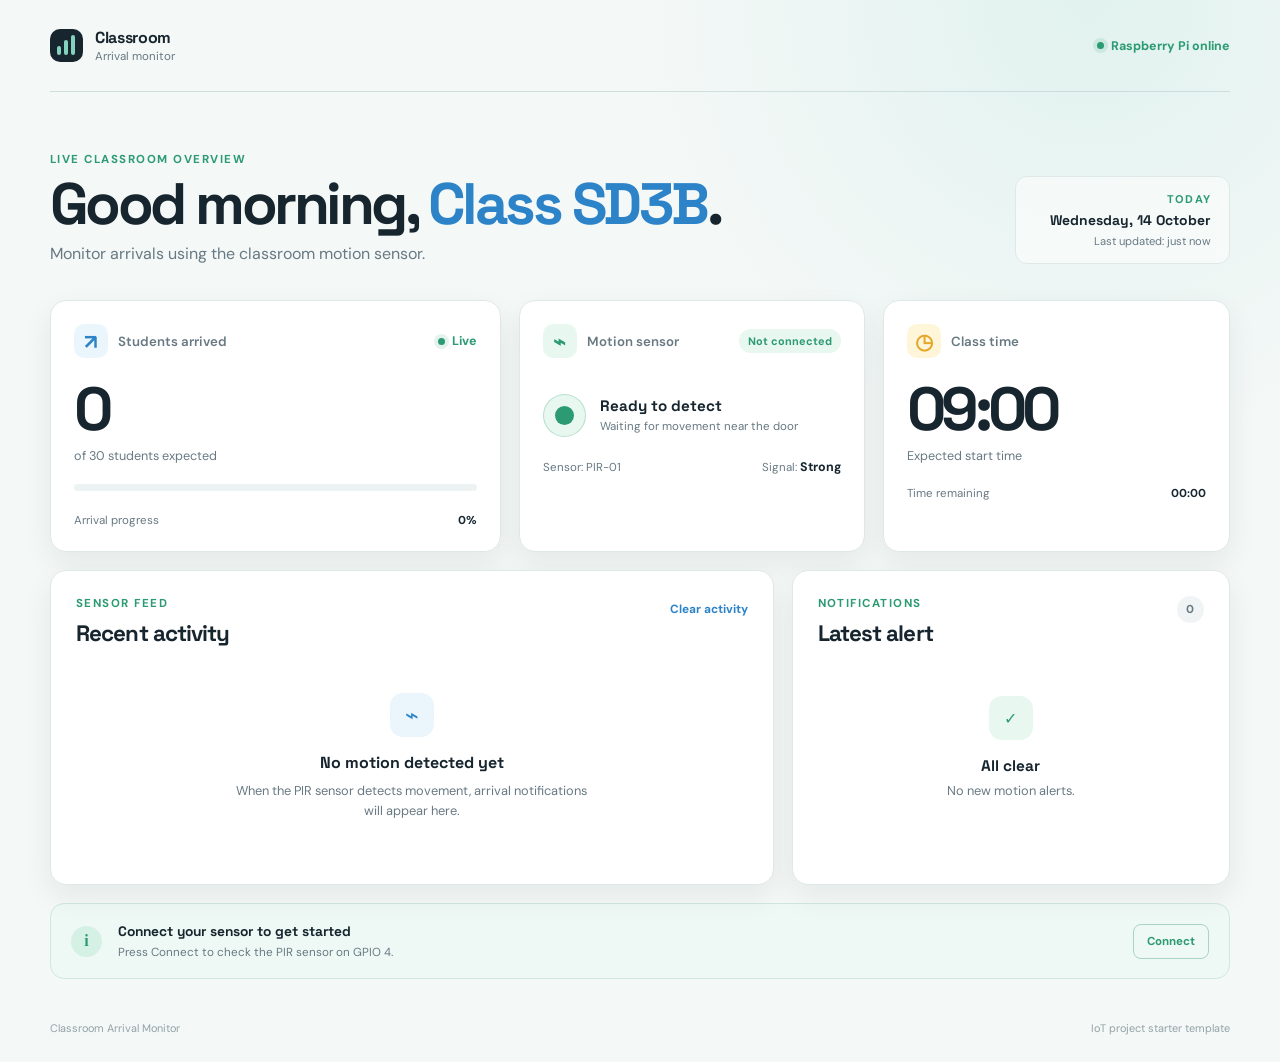
==== FrontEnd/index.html @ ba829bd2 "Add motion sensor website connection" ====
<!DOCTYPE html>
<html lang="en">
<head>
  <meta charset="UTF-8">
  <meta name="viewport" content="width=device-width, initial-scale=1.0">
  <meta name="description" content="Classroom motion and student arrival monitor">
  <title>Classroom Arrival Monitor</title>
  <link rel="preconnect" href="https://fonts.googleapis.com">
  <link rel="preconnect" href="https://fonts.gstatic.com" crossorigin>
  <link href="https://fonts.googleapis.com/css2?family=DM+Sans:wght@400;500;600;700&family=Space+Grotesk:wght@500;600;700&display=swap" rel="stylesheet">
  <link rel="stylesheet" href="css/styles.css">
</head>
<body>
  <div class="app-shell">
    <header class="topbar">
      <a class="brand" href="#" aria-label="Classroom Arrival Monitor home">
        <span class="brand-mark" aria-hidden="true">
          <span></span>
          <span></span>
          <span></span>
        </span>
        <span>
          <strong>Classroom</strong>
          <small>Arrival monitor</small>
        </span>
      </a>

      <div class="connection-status" aria-label="Raspberry Pi connection status">
        <span class="status-dot status-dot--online"></span>
        <span>Raspberry Pi online</span>
      </div>
    </header>

    <main class="dashboard">
      <section class="welcome-section">
        <div>
          <p class="eyebrow">Live classroom overview</p>
          <h1>Good morning, <span>Class SD3B</span>.</h1>
          <p class="intro">Monitor arrivals using the classroom motion sensor.</p>
        </div>
        <div class="date-card">
          <span class="date-card__label">Today</span>
          <strong>Wednesday, 14 October</strong>
          <span>Last updated: just now</span>
        </div>
      </section>

      <section class="summary-grid" aria-label="Classroom summary">
        <article class="card counter-card">
          <div class="card-heading">
            <span class="icon-badge icon-badge--blue" aria-hidden="true">↗</span>
            <span class="card-label">Students arrived</span>
            <span class="live-label"><span class="status-dot status-dot--online"></span> Live</span>
          </div>
          <div class="counter-value">0</div>
          <p class="card-note">of 30 students expected</p>
          <div class="progress-track" aria-label="0 percent of students arrived">
            <div class="progress-bar" style="width: 0%"></div>
          </div>
          <div class="card-footer">
            <span>Arrival progress</span>
            <strong>0%</strong>
          </div>
        </article>

        <article class="card sensor-card">
          <div class="card-heading">
            <span class="icon-badge icon-badge--green" aria-hidden="true">⌁</span>
            <span class="card-label">Motion sensor</span>
            <span id="sensor-state" class="sensor-state">Not connected</span>
          </div>
          <div class="sensor-reading">
            <span class="sensor-pulse" aria-hidden="true"></span>
            <div>
              <strong>Ready to detect</strong>
              <p>Waiting for movement near the door</p>
            </div>
          </div>
          <div class="card-footer">
            <span>Sensor: PIR-01</span>
            <span>Signal: <strong class="signal-good">Strong</strong></span>
          </div>
        </article>

        <article class="card time-card">
          <div class="card-heading">
            <span class="icon-badge icon-badge--yellow" aria-hidden="true">◷</span>
            <span class="card-label">Class time</span>
          </div>
          <div class="time-value">09:00</div>
          <p class="card-note">Expected start time</p>
          <div class="card-footer">
            <span>Time remaining</span>
            <strong>00:00</strong>
          </div>
        </article>
      </section>

      <section class="content-grid">
        <article class="card activity-card">
          <div class="section-heading">
            <div>
              <p class="eyebrow">Sensor feed</p>
              <h2>Recent activity</h2>
            </div>
            <button class="text-button" type="button">Clear activity</button>
          </div>

          <div class="empty-state">
            <div class="empty-state__icon" aria-hidden="true">⌁</div>
            <h3>No motion detected yet</h3>
            <p>When the PIR sensor detects movement, arrival notifications will appear here.</p>
          </div>
        </article>

        <aside class="card notification-card">
          <div class="section-heading">
            <div>
              <p class="eyebrow">Notifications</p>
              <h2>Latest alert</h2>
            </div>
            <span class="notification-count">0</span>
          </div>

          <div class="notification-empty">
            <span class="notification-empty__icon" aria-hidden="true">✓</span>
            <strong>All clear</strong>
            <p>No new motion alerts.</p>
          </div>
        </aside>
      </section>

      <section class="setup-banner" aria-label="Project setup note">
        <div class="setup-icon" aria-hidden="true">i</div>
        <div>
          <strong id="connection-message">Connect your sensor to get started</strong>
          <p id="connection-detail">Press Connect to check the PIR sensor on GPIO 4.</p>
        </div>
        <button id="connect-button" class="outline-button" type="button">Connect</button>
      </section>
    </main>

    <footer class="footer">
      <span>Classroom Arrival Monitor</span>
      <span>IoT project starter template</span>
    </footer>
  </div>
  <script>
    const connectButton = document.querySelector("#connect-button");
    const sensorState = document.querySelector("#sensor-state");
    const connectionMessage = document.querySelector("#connection-message");
    const connectionDetail = document.querySelector("#connection-detail");

    connectButton.addEventListener("click", async () => {
      connectButton.disabled = true;
      connectButton.textContent = "Connecting...";
      connectionMessage.textContent = "Connecting to motion sensor...";

      try {
        const response = await fetch("/api/sensor", { cache: "no-store" });
        if (!response.ok) throw new Error("Sensor API returned an error");

        const sensor = await response.json();
        if (!sensor.connected) throw new Error("Sensor is not connected");

        sensorState.textContent = sensor.motion ? "Motion detected" : "Connected";
        connectionMessage.textContent = "Motion sensor connected";
        connectionDetail.textContent = sensor.motion
          ? "The sensor is currently detecting movement."
          : "PIR sensor is ready and waiting for movement.";
        connectButton.textContent = "Connected";
      } catch (error) {
        sensorState.textContent = "Not connected";
        connectionMessage.textContent = "Motion sensor not connected";
        connectionDetail.textContent = "Start sensor.py, then press Connect again.";
        connectButton.textContent = "Try again";
      } finally {
        connectButton.disabled = false;
      }
    });
  </script>
</body>
</html>
---- FrontEnd/css/styles.css ----
:root {
  --ink: #17252f;
  --muted: #687983;
  --line: #dfe8e9;
  --surface: #ffffff;
  --background: #f4f8f7;
  --blue: #2d83c7;
  --blue-soft: #eaf5fc;
  --green: #2c9a72;
  --green-soft: #e8f7f0;
  --yellow: #e4a72b;
  --yellow-soft: #fff5d9;
  --shadow: 0 12px 30px rgba(26, 55, 59, 0.07);
}

* {
  box-sizing: border-box;
}

body {
  margin: 0;
  min-width: 320px;
  color: var(--ink);
  background:
    radial-gradient(circle at 85% 0%, rgba(215, 239, 234, 0.65), transparent 28rem),
    var(--background);
  font-family: "DM Sans", sans-serif;
}

button,
a {
  color: inherit;
  font: inherit;
}

button {
  cursor: pointer;
}

.app-shell {
  min-height: 100vh;
}

.topbar,
.dashboard,
.footer {
  width: min(1180px, calc(100% - 48px));
  margin: 0 auto;
}

.topbar {
  display: flex;
  align-items: center;
  justify-content: space-between;
  min-height: 92px;
  border-bottom: 1px solid rgba(190, 211, 210, 0.65);
}

.brand {
  display: inline-flex;
  align-items: center;
  gap: 12px;
  text-decoration: none;
}

.brand strong,
.brand small {
  display: block;
}

.brand strong {
  font-family: "Space Grotesk", sans-serif;
  font-size: 1rem;
  letter-spacing: -0.02em;
}

.brand small {
  margin-top: 1px;
  color: var(--muted);
  font-size: 0.72rem;
}

.brand-mark {
  display: flex;
  align-items: end;
  gap: 3px;
  width: 33px;
  height: 33px;
  padding: 7px;
  border-radius: 10px;
  background: var(--ink);
}

.brand-mark span {
  display: block;
  width: 4px;
  border-radius: 4px;
  background: #83d2bd;
}

.brand-mark span:nth-child(1) {
  height: 9px;
}

.brand-mark span:nth-child(2) {
  height: 15px;
}

.brand-mark span:nth-child(3) {
  height: 20px;
}

.connection-status,
.live-label,
.sensor-state,
.signal-good {
  color: var(--green);
  font-size: 0.78rem;
  font-weight: 700;
}

.connection-status,
.live-label {
  display: inline-flex;
  align-items: center;
  gap: 7px;
}

.status-dot {
  display: inline-block;
  width: 7px;
  height: 7px;
  border-radius: 50%;
}

.status-dot--online {
  background: var(--green);
  box-shadow: 0 0 0 4px rgba(44, 154, 114, 0.13);
}

.dashboard {
  padding: 60px 0 42px;
}

.welcome-section,
.section-heading,
.card-heading,
.card-footer,
.setup-banner {
  display: flex;
  align-items: center;
  justify-content: space-between;
}

.welcome-section {
  align-items: end;
  gap: 32px;
  margin-bottom: 36px;
}

.eyebrow {
  margin: 0 0 8px;
  color: var(--green);
  font-size: 0.72rem;
  font-weight: 700;
  letter-spacing: 0.13em;
  text-transform: uppercase;
}

h1,
h2,
h3,
p {
  margin-top: 0;
}

h1,
h2,
h3 {
  font-family: "Space Grotesk", sans-serif;
}

h1 {
  margin-bottom: 10px;
  font-size: clamp(2.2rem, 5vw, 3.65rem);
  letter-spacing: -0.06em;
  line-height: 1;
}

h1 span {
  color: var(--blue);
}

.intro {
  margin-bottom: 0;
  color: var(--muted);
  font-size: 1rem;
}

.date-card {
  min-width: 215px;
  padding: 15px 18px;
  border: 1px solid var(--line);
  border-radius: 12px;
  background: rgba(255, 255, 255, 0.55);
  text-align: right;
}

.date-card span,
.date-card strong {
  display: block;
}

.date-card__label {
  margin-bottom: 5px;
  color: var(--green);
  font-size: 0.7rem;
  font-weight: 700;
  letter-spacing: 0.11em;
  text-transform: uppercase;
}

.date-card strong {
  font-family: "Space Grotesk", sans-serif;
  font-size: 0.87rem;
}

.date-card > span:last-child {
  margin-top: 5px;
  color: var(--muted);
  font-size: 0.7rem;
}

.summary-grid {
  display: grid;
  grid-template-columns: 1.3fr 1fr 1fr;
  gap: 18px;
  margin-bottom: 18px;
}

.card {
  border: 1px solid var(--line);
  border-radius: 16px;
  background: var(--surface);
  box-shadow: var(--shadow);
}

.counter-card,
.sensor-card,
.time-card {
  min-height: 235px;
  padding: 23px;
}

.card-heading {
  gap: 10px;
  justify-content: flex-start;
}

.card-label {
  flex: 1;
  color: var(--muted);
  font-size: 0.83rem;
  font-weight: 600;
}

.icon-badge {
  display: grid;
  width: 34px;
  height: 34px;
  place-items: center;
  border-radius: 10px;
  font-size: 1.3rem;
  font-weight: 700;
}

.icon-badge--blue {
  color: var(--blue);
  background: var(--blue-soft);
}

.icon-badge--green {
  color: var(--green);
  background: var(--green-soft);
}

.icon-badge--yellow {
  color: var(--yellow);
  background: var(--yellow-soft);
}

.counter-value,
.time-value {
  margin: 24px 0 0;
  color: var(--ink);
  font-family: "Space Grotesk", sans-serif;
  font-size: 3.8rem;
  font-weight: 700;
  letter-spacing: -0.08em;
  line-height: 0.9;
}

.card-note {
  margin: 10px 0 20px;
  color: var(--muted);
  font-size: 0.79rem;
}

.progress-track {
  height: 7px;
  overflow: hidden;
  border-radius: 99px;
  background: #edf2f2;
}

.progress-bar {
  height: 100%;
  border-radius: inherit;
  background: linear-gradient(90deg, var(--blue), #64b9dc);
}

.card-footer {
  margin-top: 22px;
  color: var(--muted);
  font-size: 0.72rem;
}

.card-footer strong {
  color: var(--ink);
  font-weight: 700;
}

.sensor-state {
  padding: 5px 9px;
  border-radius: 99px;
  background: var(--green-soft);
  font-size: 0.68rem;
}

.sensor-reading {
  display: flex;
  align-items: center;
  gap: 14px;
  margin-top: 36px;
}

.sensor-pulse {
  position: relative;
  display: block;
  flex: 0 0 43px;
  width: 43px;
  height: 43px;
  border: 1px solid rgba(44, 154, 114, 0.25);
  border-radius: 50%;
  background: var(--green-soft);
}

.sensor-pulse::after {
  position: absolute;
  inset: 11px;
  border-radius: 50%;
  background: var(--green);
  content: "";
}

.sensor-reading strong {
  display: block;
  font-family: "Space Grotesk", sans-serif;
  font-size: 0.95rem;
}

.sensor-reading p {
  margin: 4px 0 0;
  color: var(--muted);
  font-size: 0.72rem;
  line-height: 1.4;
}

.content-grid {
  display: grid;
  grid-template-columns: 1.65fr 1fr;
  gap: 18px;
  margin-bottom: 18px;
}

.activity-card,
.notification-card {
  min-height: 315px;
  padding: 25px;
}

.section-heading {
  align-items: start;
}

h2 {
  margin-bottom: 0;
  font-size: 1.4rem;
  letter-spacing: -0.04em;
}

.text-button {
  padding: 5px 0;
  border: 0;
  color: var(--blue);
  background: transparent;
  font-size: 0.74rem;
  font-weight: 700;
}

.empty-state {
  max-width: 360px;
  margin: 45px auto 0;
  text-align: center;
}

.empty-state__icon,
.notification-empty__icon {
  display: grid;
  margin: 0 auto 15px;
  place-items: center;
  width: 44px;
  height: 44px;
  border-radius: 13px;
  color: var(--blue);
  background: var(--blue-soft);
  font-size: 1.45rem;
}

.empty-state h3 {
  margin-bottom: 8px;
  font-size: 1rem;
}

.empty-state p,
.notification-empty p {
  margin-bottom: 0;
  color: var(--muted);
  font-size: 0.8rem;
  line-height: 1.55;
}

.notification-count {
  display: grid;
  width: 27px;
  height: 27px;
  place-items: center;
  border-radius: 50%;
  color: var(--muted);
  background: #f0f4f4;
  font-size: 0.72rem;
  font-weight: 700;
}

.notification-empty {
  margin-top: 48px;
  text-align: center;
}

.notification-empty__icon {
  color: var(--green);
  background: var(--green-soft);
  font-size: 1rem;
}

.notification-empty strong {
  font-family: "Space Grotesk", sans-serif;
  font-size: 0.96rem;
}

.notification-empty p {
  margin-top: 5px;
}

.setup-banner {
  gap: 16px;
  padding: 18px 20px;
  border: 1px solid #cfe7e0;
  border-radius: 14px;
  background: #eef9f5;
}

.setup-icon {
  display: grid;
  flex: 0 0 31px;
  width: 31px;
  height: 31px;
  place-items: center;
  border-radius: 50%;
  color: var(--green);
  background: #d5f0e5;
  font-family: Georgia, serif;
  font-weight: 700;
}

.setup-banner div:nth-child(2) {
  flex: 1;
}

.setup-banner strong {
  display: block;
  margin-bottom: 4px;
  font-family: "Space Grotesk", sans-serif;
  font-size: 0.86rem;
}

.setup-banner p {
  margin: 0;
  color: var(--muted);
  font-size: 0.73rem;
}

.outline-button {
  padding: 9px 13px;
  border: 1px solid #a9d4c5;
  border-radius: 8px;
  color: var(--green);
  background: transparent;
  font-size: 0.72rem;
  font-weight: 700;
  white-space: nowrap;
}

.outline-button:hover,
.text-button:hover {
  opacity: 0.75;
}

.footer {
  display: flex;
  justify-content: space-between;
  padding: 0 0 27px;
  color: #93a1a5;
  font-size: 0.68rem;
}

@media (max-width: 800px) {
  .topbar,
  .dashboard,
  .footer {
    width: min(100% - 32px, 620px);
  }

  .dashboard {
    padding-top: 42px;
  }

  .welcome-section {
    display: block;
  }

  .date-card {
    margin-top: 24px;
    text-align: left;
  }

  .summary-grid,
  .content-grid {
    grid-template-columns: 1fr;
  }
}

@media (max-width: 480px) {
  .topbar {
    min-height: 76px;
  }

  .connection-status {
    font-size: 0.68rem;
  }

  h1 {
    font-size: 2.45rem;
  }

  .counter-card,
  .sensor-card,
  .time-card,
  .activity-card,
  .notification-card {
    padding: 20px;
  }

  .setup-banner {
    align-items: flex-start;
    flex-wrap: wrap;
  }

  .setup-banner .outline-button {
    margin-left: 47px;
  }

  .footer {
    display: block;
  }

  .footer span {
    display: block;
    margin-top: 8px;
  }
}
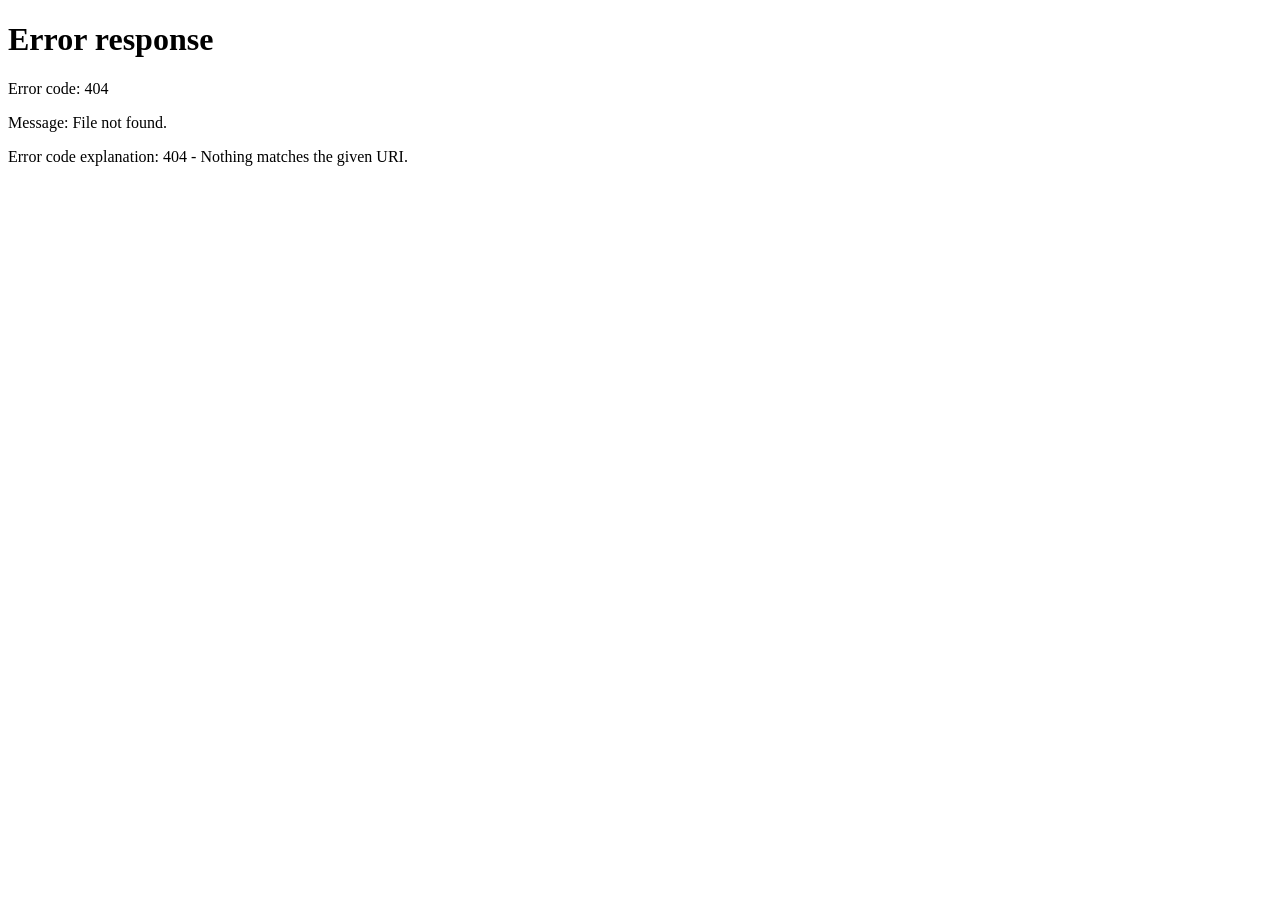
==== commit 2c8e6405: "Add attendance monitoring application" ====
--- a/FrontEnd/index.html
+++ b/FrontEnd/index.html
@@ -25,9 +25,9 @@
         </span>
       </a>
 
-      <div class="connection-status" aria-label="Raspberry Pi connection status">
-        <span class="status-dot status-dot--online"></span>
-        <span>Raspberry Pi online</span>
+      <div class="account-controls">
+        <span id="lecturer-name" class="lecturer-name">Lecturer</span>
+        <button id="logout-button" class="outline-button" type="button">Log out</button>
       </div>
     </header>
 
@@ -52,7 +52,7 @@
             <span class="card-label">Students arrived</span>
             <span class="live-label"><span class="status-dot status-dot--online"></span> Live</span>
           </div>
-          <div class="counter-value">0</div>
+          <div id="arrival-count" class="counter-value">0</div>
           <p class="card-note">of 30 students expected</p>
           <div class="progress-track" aria-label="0 percent of students arrived">
             <div class="progress-bar" style="width: 0%"></div>
@@ -69,11 +69,11 @@
             <span class="card-label">Motion sensor</span>
             <span id="sensor-state" class="sensor-state">Not connected</span>
           </div>
-          <div class="sensor-reading">
+          <div id="sensor-reading" class="sensor-reading">
             <span class="sensor-pulse" aria-hidden="true"></span>
             <div>
-              <strong>Ready to detect</strong>
-              <p>Waiting for movement near the door</p>
+              <strong id="sensor-reading-title">Ready to detect</strong>
+              <p id="sensor-reading-detail">Waiting for movement near the door</p>
             </div>
           </div>
           <div class="card-footer">
@@ -111,6 +111,7 @@
             <h3>No motion detected yet</h3>
             <p>When the PIR sensor detects movement, arrival notifications will appear here.</p>
           </div>
+          <ul id="present-list" class="present-list" aria-label="Present students"></ul>
         </article>
 
         <aside class="card notification-card">
@@ -136,7 +137,10 @@
           <strong id="connection-message">Connect your sensor to get started</strong>
           <p id="connection-detail">Press Connect to check the PIR sensor on GPIO 4.</p>
         </div>
-        <button id="connect-button" class="outline-button" type="button">Connect</button>
+        <div class="sensor-actions">
+          <button id="connect-button" class="outline-button" type="button">Connect</button>
+          <button id="disconnect-button" class="outline-button" type="button" disabled>Disconnect</button>
+        </div>
       </section>
     </main>
 
@@ -145,39 +149,6 @@
       <span>IoT project starter template</span>
     </footer>
   </div>
-  <script>
-    const connectButton = document.querySelector("#connect-button");
-    const sensorState = document.querySelector("#sensor-state");
-    const connectionMessage = document.querySelector("#connection-message");
-    const connectionDetail = document.querySelector("#connection-detail");
-
-    connectButton.addEventListener("click", async () => {
-      connectButton.disabled = true;
-      connectButton.textContent = "Connecting...";
-      connectionMessage.textContent = "Connecting to motion sensor...";
-
-      try {
-        const response = await fetch("/api/sensor", { cache: "no-store" });
-        if (!response.ok) throw new Error("Sensor API returned an error");
-
-        const sensor = await response.json();
-        if (!sensor.connected) throw new Error("Sensor is not connected");
-
-        sensorState.textContent = sensor.motion ? "Motion detected" : "Connected";
-        connectionMessage.textContent = "Motion sensor connected";
-        connectionDetail.textContent = sensor.motion
-          ? "The sensor is currently detecting movement."
-          : "PIR sensor is ready and waiting for movement.";
-        connectButton.textContent = "Connected";
-      } catch (error) {
-        sensorState.textContent = "Not connected";
-        connectionMessage.textContent = "Motion sensor not connected";
-        connectionDetail.textContent = "Start sensor.py, then press Connect again.";
-        connectButton.textContent = "Try again";
-      } finally {
-        connectButton.disabled = false;
-      }
-    });
-  </script>
+  <script src="js/app.js"></script>
 </body>
 </html>
--- a/FrontEnd/css/styles.css
+++ b/FrontEnd/css/styles.css
@@ -119,6 +119,18 @@
   font-weight: 700;
 }
 
+.account-controls {
+  display: inline-flex;
+  align-items: center;
+  gap: 12px;
+}
+
+.lecturer-name {
+  color: var(--muted);
+  font-size: 0.78rem;
+  font-weight: 700;
+}
+
 .connection-status,
 .live-label {
   display: inline-flex;
@@ -376,6 +388,24 @@
   line-height: 1.4;
 }
 
+.sensor-reading--active .sensor-pulse {
+  border-color: rgba(209, 99, 72, 0.35);
+  background: #fce9e3;
+}
+
+.sensor-reading--active .sensor-pulse::after {
+  background: #d16348;
+}
+
+.sensor-reading--active strong,
+.sensor-state {
+  color: var(--green);
+}
+
+.sensor-reading--active strong {
+  color: #b94f36;
+}
+
 .content-grid {
   display: grid;
   grid-template-columns: 1.65fr 1fr;
@@ -521,9 +551,157 @@
   white-space: nowrap;
 }
 
+.sensor-actions {
+  display: flex;
+  gap: 8px;
+}
+
 .outline-button:hover,
 .text-button:hover {
   opacity: 0.75;
+}
+
+.auth-page {
+  display: grid;
+  min-height: 100vh;
+  place-items: center;
+  padding: 24px;
+}
+
+.auth-card {
+  width: min(100%, 430px);
+  padding: 32px;
+  border: 1px solid var(--line);
+  border-radius: 16px;
+  background: var(--surface);
+  box-shadow: var(--shadow);
+}
+
+.auth-brand {
+  margin-bottom: 38px;
+}
+
+.auth-heading h1 {
+  margin-bottom: 10px;
+}
+
+.auth-tabs {
+  display: grid;
+  grid-template-columns: 1fr 1fr;
+  gap: 4px;
+  margin: 28px 0 24px;
+  padding: 4px;
+  border-radius: 9px;
+  background: var(--background);
+}
+
+.auth-tab {
+  padding: 9px;
+  border: 0;
+  border-radius: 6px;
+  color: var(--muted);
+  background: transparent;
+  font-size: 0.78rem;
+  font-weight: 700;
+}
+
+.auth-tab--active {
+  color: var(--ink);
+  background: var(--surface);
+  box-shadow: 0 2px 6px rgba(26, 55, 59, 0.08);
+}
+
+.auth-form label {
+  display: block;
+  margin: 16px 0 6px;
+  color: var(--muted);
+  font-size: 0.78rem;
+  font-weight: 700;
+}
+
+.auth-form input {
+  width: 100%;
+  padding: 11px 12px;
+  border: 1px solid var(--line);
+  border-radius: 8px;
+  color: var(--ink);
+  background: var(--background);
+  font: inherit;
+}
+
+.auth-form input:focus {
+  outline: 2px solid rgba(45, 131, 199, 0.3);
+  border-color: var(--blue);
+}
+
+.auth-submit {
+  width: 100%;
+  margin-top: 24px;
+  padding: 11px 13px;
+  border: 0;
+  border-radius: 8px;
+  color: #fff;
+  background: var(--green);
+  font-size: 0.78rem;
+  font-weight: 700;
+}
+
+.auth-submit:hover {
+  opacity: 0.85;
+}
+
+.auth-message {
+  min-height: 18px;
+  margin: 10px 0 0;
+  color: var(--muted);
+  font-size: 0.73rem;
+  text-align: center;
+}
+
+.error-modal {
+  position: fixed;
+  inset: 0;
+  z-index: 10;
+  display: grid;
+  place-items: center;
+  padding: 24px;
+  background: rgba(23, 37, 47, 0.45);
+}
+
+.error-modal[hidden] {
+  display: none;
+}
+
+.error-modal__content {
+  position: relative;
+  width: min(100%, 380px);
+  padding: 30px;
+  border: 1px solid var(--line);
+  border-radius: 16px;
+  background: var(--surface);
+  box-shadow: var(--shadow);
+}
+
+.error-modal__content h2 {
+  margin-bottom: 8px;
+  color: #b94f36;
+}
+
+.error-modal__content p:not(.eyebrow) {
+  color: var(--muted);
+  font-size: 0.82rem;
+  line-height: 1.5;
+}
+
+.error-modal__close {
+  position: absolute;
+  top: 12px;
+  right: 14px;
+  border: 0;
+  color: var(--muted);
+  background: transparent;
+  font-size: 1.5rem;
+  line-height: 1;
 }
 
 .footer {
